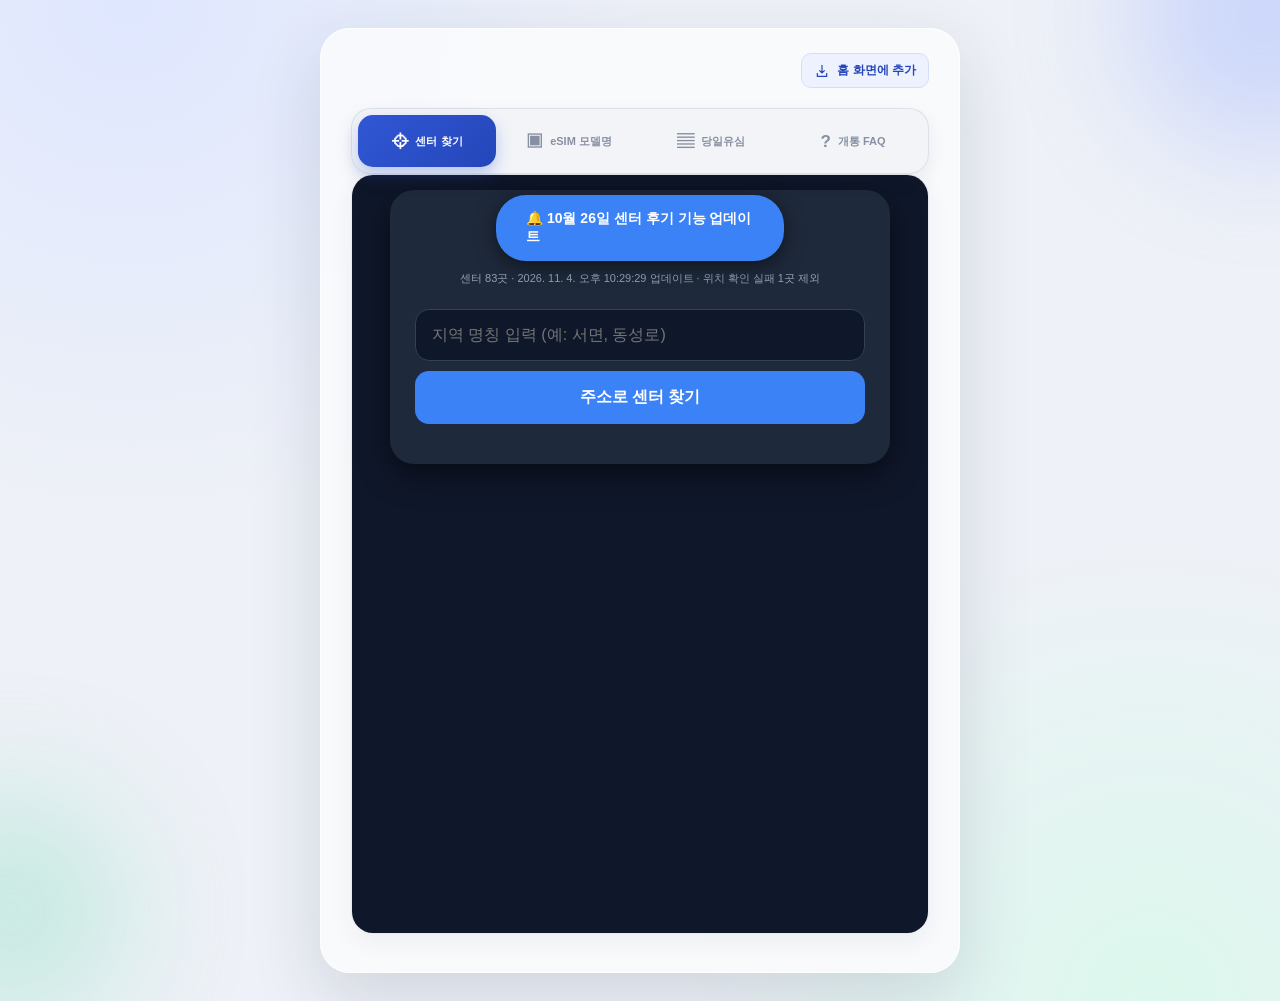
==== index.html @ 8be88015 "Add home-screen install button, device guides and app icons" ====
<!doctype html>
<html lang="ko">
<head>
  <script>
    // Retire the GitHub Pages UI, including saved home-screen tool links.
    if (location.hostname === "prepaid1215.github.io") {
      document.documentElement.style.display = "none";
      location.replace("/bp-finder/moved.html");
    }
  </script>
  <meta charset="utf-8">
  <meta name="viewport" content="width=device-width,initial-scale=1,viewport-fit=cover">
  <meta name="theme-color" content="#3157d5">
  <meta name="robots" content="noindex,nofollow,noarchive,nosnippet,noimageindex">
  <meta name="googlebot" content="noindex,nofollow,noarchive,nosnippet,noimageindex">
  <meta name="referrer" content="strict-origin-when-cross-origin">
  <link rel="manifest" href="/manifest.webmanifest">
  <link rel="apple-touch-icon" href="/assets/icon-180.png">
  <meta name="apple-mobile-web-app-capable" content="yes">
  <meta name="apple-mobile-web-app-title" content="BP파인더">
  <link rel="stylesheet" href="/assets/install.css">
  <script src="/assets/install.js" defer></script>
  <title>BP FINDER+ | 앤텔레콤 모바일 업무 도구</title>
  <style>
    :root{--ink:#111827;--muted:#697386;--line:#e7eaf0;--blue:#3157d5;--blue2:#2446b9;--soft:#eef2ff}
    *{box-sizing:border-box}
    html{background:#eef1f7}
    body{margin:0;color:var(--ink);font-family:"Pretendard",-apple-system,BlinkMacSystemFont,"Segoe UI",sans-serif}
    button{font:inherit;cursor:pointer;-webkit-tap-highlight-color:transparent}
    .site-bg{min-height:100dvh;position:relative;overflow:hidden;background:radial-gradient(circle at 10% 0%,#dfe7ff 0,transparent 34%),radial-gradient(circle at 90% 100%,#dcf8ed 0,transparent 30%),#eef1f7}
    .ambient{position:fixed;border-radius:999px;filter:blur(60px);opacity:.46;pointer-events:none}
    .one{width:270px;height:270px;background:#a5b9ff;top:-120px;right:-120px}
    .two{width:240px;height:240px;background:#9ce3cb;bottom:-130px;left:-110px}
    .app{width:100%;min-height:100dvh;position:relative;z-index:1;background:rgba(249,250,252,.95);padding:18px 18px calc(92px + env(safe-area-inset-bottom))}
    .nav{position:fixed;z-index:20;left:50%;bottom:max(12px,env(safe-area-inset-bottom));transform:translateX(-50%);width:calc(100% - 24px);max-width:616px;display:grid;grid-template-columns:repeat(4,1fr);gap:4px;padding:6px;border:1px solid rgba(214,219,230,.8);border-radius:20px;background:rgba(255,255,255,.92);box-shadow:0 16px 42px rgba(22,32,59,.2);backdrop-filter:blur(20px)}
    .nav.modal-hidden{display:none!important;visibility:hidden!important;pointer-events:none!important}
    .pull-refresh{position:fixed;z-index:60;top:max(10px,env(safe-area-inset-top));left:50%;transform:translate(-50%,-18px);opacity:0;pointer-events:none;padding:8px 14px;border-radius:999px;background:rgba(17,24,39,.9);color:#fff;font-size:12px;font-weight:800;box-shadow:0 8px 24px rgba(17,24,39,.25);transition:opacity .18s ease,transform .18s ease}
    .pull-refresh.show{opacity:1;transform:translate(-50%,0)}
    .pull-refresh.ready{background:#2563eb}
    .nav button{min-height:57px;border:0;border-radius:15px;background:transparent;color:#8790a2;display:flex;flex-direction:column;align-items:center;justify-content:center;gap:4px;font-size:10px;font-weight:750}
    .nav button i{font-style:normal;font-size:20px;line-height:1}
    .nav button.active{background:linear-gradient(135deg,var(--blue),var(--blue2));color:#fff;box-shadow:0 7px 16px rgba(49,87,213,.3)}
    .frame{height:100dvh;min-height:520px;margin:-18px -18px 0;overflow:hidden;border:0;background:#fff}
    iframe{display:block;width:100%;height:100%;border:0;background:#fff}
    .loading{position:absolute;inset:0;display:grid;place-items:center;color:var(--muted);font-size:12px;pointer-events:none}
    @media(min-width:680px){
      .site-bg{padding:28px 0}.app{width:640px;min-height:calc(100dvh - 56px);margin:0 auto;padding:24px 30px 38px;border:1px solid rgba(255,255,255,.8);border-radius:30px;box-shadow:0 24px 70px rgba(34,44,74,.15)}
      .nav{position:sticky;top:14px;bottom:auto;transform:none;width:100%;max-width:none;margin-top:20px;background:rgba(241,243,247,.92);box-shadow:0 7px 20px rgba(22,32,59,.07)}
      .nav button{min-height:52px;flex-direction:row;font-size:11px;gap:7px}.nav button i{font-size:17px}
      .frame{height:760px;min-height:640px;margin:20px 0 0;border:1px solid var(--line);border-radius:22px;box-shadow:0 8px 24px rgba(33,43,74,.06)}
    }
    @media(max-width:370px){.app{padding-left:13px;padding-right:13px}.frame{margin-left:-13px;margin-right:-13px}}
    @media(prefers-reduced-motion:reduce){*{scroll-behavior:auto!important;transition-duration:.01ms!important}}
  </style>
</head>
<body>
  <div class="pull-refresh" id="pullRefresh" role="status" aria-live="polite">↓ 당겨서 새로고침</div>
  <main class="site-bg">
    <div class="ambient one"></div><div class="ambient two"></div>
    <section class="app">
      <div class="install-row" id="installRow" hidden>
        <button class="install-button" id="installButton" type="button" aria-haspopup="dialog" aria-controls="installDialog">
          <svg viewBox="0 0 24 24" fill="none" stroke="currentColor" stroke-width="1.8" aria-hidden="true"><path d="M12 3v12m-4-4 4 4 4-4M5 15v5h14v-5"/></svg>
          홈 화면에 추가
        </button>
      </div>
      <nav class="nav" aria-label="업무 도구 선택">
        <button type="button" data-tool="center"><i aria-hidden="true">⌖</i>센터 찾기</button>
        <button type="button" data-tool="esim"><i aria-hidden="true">▣</i>eSIM 모델명</button>
        <button type="button" data-tool="delivery"><i aria-hidden="true">▤</i>당일유심</button>
        <button type="button" data-tool="faq"><i aria-hidden="true">?</i>개통 FAQ</button>
      </nav>
      <div class="frame"><iframe id="toolFrame" title="BP FINDER 센터 찾기" allow="geolocation; clipboard-read; clipboard-write"></iframe></div>
    </section>
  </main>
  <dialog class="install-dialog" id="installDialog" aria-labelledby="installTitle" aria-describedby="installIntro">
    <h2 id="installTitle">홈 화면에 BP파인더 추가</h2>
    <p id="installIntro"></p>
    <ol id="installSteps"></ol>
    <p class="install-url">https://bp-finder.vercel.app/</p>
    <p>카카오톡 등 앱 안에서 열었다면 Safari나 Chrome으로 다시 열어 주세요.</p>
    <button class="install-close" id="installClose" type="button" autofocus>확인</button>
  </dialog>
  <script>
    const VERSION="20261102-feedback-list-first";
    const TOOLS={
      center:{title:"가까운 센터 찾기",eyebrow:"BP FINDER",description:"지역을 입력하면 가까운 공식 센터를 거리순으로 보여드려요.",src:"./tools/center/index.html"},
      esim:{title:"eSIM 모델명 만들기",eyebrow:"DEVICE TOOL",description:"기종과 용량을 선택해 앤텔레콤 입력용 모델명을 완성하세요.",src:"./tools/esim/index.html"},
      delivery:{title:"당일유심 배송조회",eyebrow:"USIM DELIVERY",description:"주소와 접수 시간을 기준으로 당일 배송 가능 여부를 확인하세요.",src:"./tools/delivery/index.html"},
      faq:{title:"개통업무 FAQ 검색",eyebrow:"OPENING FAQ",description:"개통 실무 질문과 답변을 검색하거나 등록하세요.",src:"./tools/faq/index.html"}
    };
    const frame=document.getElementById("toolFrame");
    const nav=document.querySelector(".nav");
    const buttons=[...document.querySelectorAll("[data-tool]")];
    const pullRefresh=document.getElementById("pullRefresh");
    let modalObserver;
    let removePullHandlers=()=>{};
    let current="";
    function renderTool(name){
      if(!TOOLS[name])name="center";
      nav.classList.remove("modal-hidden");
      const tool=TOOLS[name];
      buttons.forEach(button=>{const active=button.dataset.tool===name;button.classList.toggle("active",active);if(active)button.setAttribute("aria-current","page");else button.removeAttribute("aria-current")});
      if(current!==name){frame.src=tool.src+"?v="+VERSION;frame.title=tool.title;current=name}
    }
    buttons.forEach(button=>button.addEventListener("click",()=>{location.hash=button.dataset.tool}));
    window.addEventListener("message",event=>{
      if(event.source!==frame.contentWindow||event.data?.type!=="bp-finder:modal")return;
      nav.classList.toggle("modal-hidden",Boolean(event.data.open));
    });
    function resetPullIndicator(){
      pullRefresh.classList.remove("show","ready");
      pullRefresh.textContent="↓ 당겨서 새로고침";
    }
    function refreshCurrentTool(){
      const name=current||"center";
      pullRefresh.classList.add("show","ready");
      pullRefresh.textContent="새로고침 중…";
      frame.src=TOOLS[name].src+"?v="+VERSION+"&refresh="+Date.now();
    }
    function bindPullRefresh(){
      removePullHandlers();
      const doc=frame.contentDocument;
      if(!doc)return;
      let startY=null;
      let startX=null;
      let ready=false;
      const modalOpen=()=>Boolean(
        doc.getElementById("faxModal")?.classList.contains("open") ||
        doc.getElementById("center-feedback-layer")?.classList.contains("open")
      );
      const editing=target=>Boolean(target?.closest?.("input, textarea, select, [contenteditable], [role=textbox], button")) ||
        Boolean(doc.activeElement?.matches?.("input, textarea, select, [contenteditable], [role=textbox]"));
      const atTop=()=>Math.max(doc.scrollingElement?.scrollTop||0,doc.documentElement?.scrollTop||0,doc.body?.scrollTop||0)<=0;
      const cancel=()=>{
        startY=null;
        startX=null;
        ready=false;
        resetPullIndicator();
      };
      const onStart=event=>{
        if(event.touches.length!==1||modalOpen()||editing(event.target)||!atTop()){cancel();return}
        startY=event.touches[0].clientY;
        startX=event.touches[0].clientX;
        ready=false;
      };
      const onMove=event=>{
        if(startY===null||!event.touches.length)return;
        if(modalOpen()||editing(event.target)||!atTop()){cancel();return}
        const distance=event.touches[0].clientY-startY;
        const horizontal=Math.abs(event.touches[0].clientX-startX);
        if(distance<=18||horizontal>distance){ready=false;resetPullIndicator();return}
        pullRefresh.classList.add("show");
        ready=distance>=160;
        pullRefresh.classList.toggle("ready",ready);
        pullRefresh.textContent=ready?"놓으면 새로고침":"↓ 더 당기면 새로고침";
      };
      const onEnd=()=>{
        const shouldRefresh=ready&&!modalOpen()&&atTop();
        cancel();
        if(shouldRefresh)refreshCurrentTool();
      };
      doc.addEventListener("touchstart",onStart,{passive:true});
      doc.addEventListener("touchmove",onMove,{passive:true});
      doc.addEventListener("touchend",onEnd,{passive:true});
      doc.addEventListener("touchcancel",cancel,{passive:true});
      removePullHandlers=()=>{
        doc.removeEventListener("touchstart",onStart);
        doc.removeEventListener("touchmove",onMove);
        doc.removeEventListener("touchend",onEnd);
        doc.removeEventListener("touchcancel",cancel);
      };
    }
    frame.addEventListener("load",()=>{
      modalObserver?.disconnect();
      nav.classList.remove("modal-hidden");
      resetPullIndicator();
      bindPullRefresh();
      try{
        const modal=frame.contentDocument?.getElementById("faxModal");
        if(!modal)return;
        const syncModal=()=>nav.classList.toggle("modal-hidden",modal.classList.contains("open"));
        modalObserver=new MutationObserver(syncModal);
        modalObserver.observe(modal,{attributes:true,attributeFilter:["class"]});
        syncModal();
      }catch(error){}
    });
    window.addEventListener("hashchange",()=>renderTool(location.hash.slice(1)));
    // 처음 열 때는 주소의 #해시와 관계없이 항상 센터 찾기로 시작
    if(location.hash)history.replaceState(null,"",location.pathname+location.search);
    renderTool("center");
  </script>
</body>
</html>
---- assets/install.css ----
.install-row{display:flex;justify-content:flex-end;margin:0 0 12px;min-height:34px}
.install-row[hidden]{display:none}
.install-button{display:inline-flex;align-items:center;gap:7px;border:1px solid #d5def8;border-radius:10px;padding:8px 12px;background:#eef2ff;color:#2446b9;font-size:12px;font-weight:750}
.install-button svg{width:16px;height:16px;flex:none}
.install-row:not([hidden])~.frame{margin-top:0;height:calc(100dvh - 64px)}
.install-dialog{width:calc(100% - 32px);max-width:400px;max-height:85dvh;overflow:auto;padding:26px;border:0;border-radius:22px;color:#17213a;box-shadow:0 24px 80px #14255240}
.install-dialog::backdrop{background:#11182780}
.install-dialog h2{font-size:21px;margin:0 0 12px;line-height:1.5}
.install-dialog p,.install-dialog ol{font-size:14px;line-height:1.8;color:#58637a}
.install-dialog ol{padding-left:22px}
.install-dialog li{padding:4px 0}
.install-dialog .install-url{padding:10px;background:#f2f5fc;border-radius:9px;overflow-wrap:anywhere;font-size:12px;color:#3157d5}
.install-close{width:100%;margin-top:12px;border:0;border-radius:11px;padding:12px;background:#3157d5;color:white;font-weight:750}
.install-button:focus-visible,.install-close:focus-visible{outline:3px solid #17213a;outline-offset:3px}
@media(min-width:680px){.install-row:not([hidden])~.frame{height:760px}}
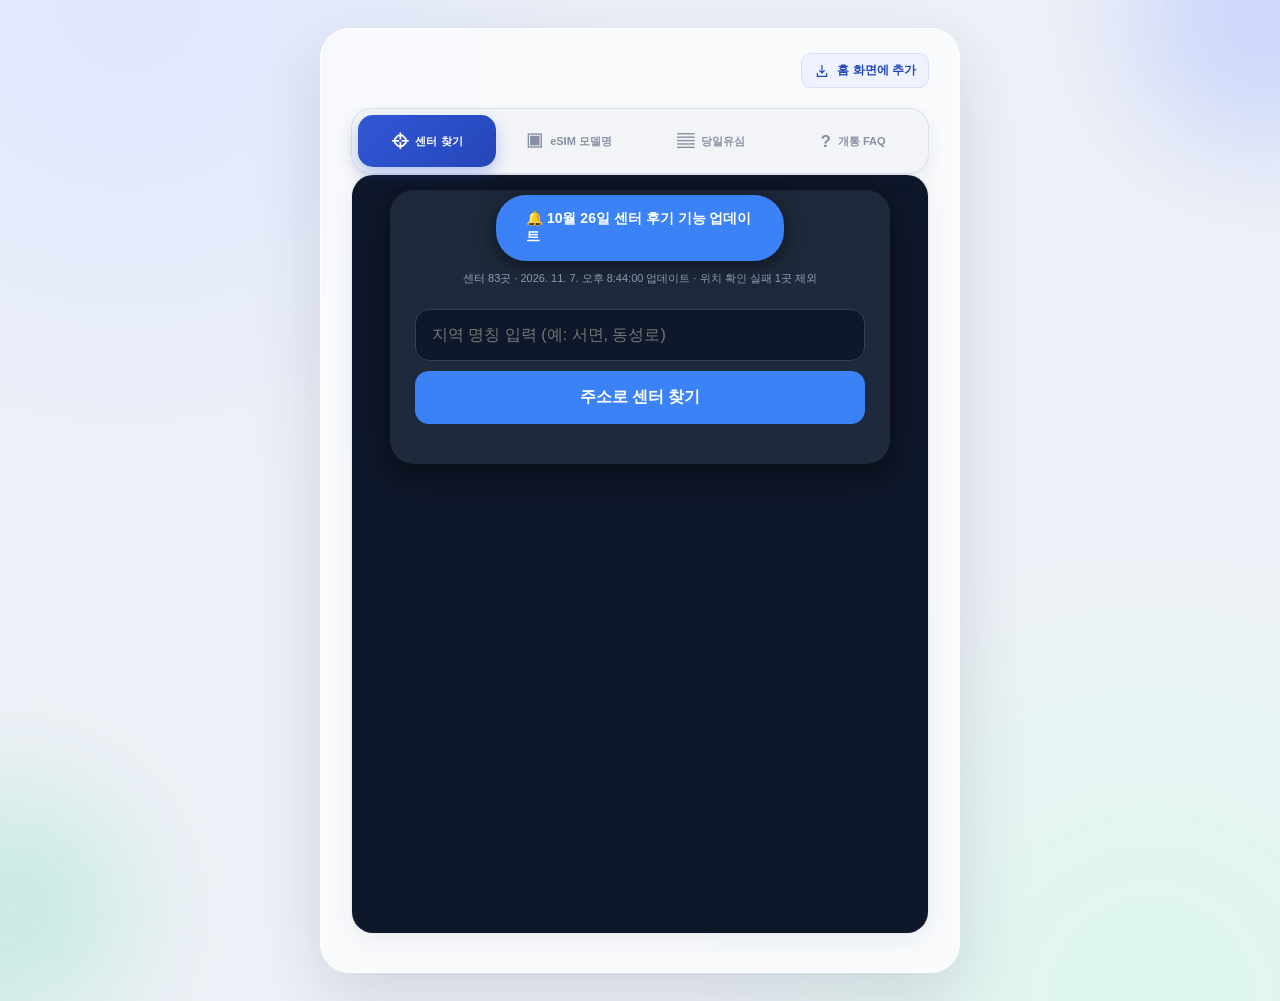
==== commit f7a7a28a: "fix: prevent accidental iframe refresh and restore active BP Finder tool" ====
--- a/index.html
+++ b/index.html
@@ -24,8 +24,8 @@
   <style>
     :root{--ink:#111827;--muted:#697386;--line:#e7eaf0;--blue:#3157d5;--blue2:#2446b9;--soft:#eef2ff}
     *{box-sizing:border-box}
-    html{background:#eef1f7}
-    body{margin:0;color:var(--ink);font-family:"Pretendard",-apple-system,BlinkMacSystemFont,"Segoe UI",sans-serif}
+    html{background:#eef1f7;overscroll-behavior-y:none}
+    body{overscroll-behavior-y:none;margin:0;color:var(--ink);font-family:"Pretendard",-apple-system,BlinkMacSystemFont,"Segoe UI",sans-serif}
     button{font:inherit;cursor:pointer;-webkit-tap-highlight-color:transparent}
     .site-bg{min-height:100dvh;position:relative;overflow:hidden;background:radial-gradient(circle at 10% 0%,#dfe7ff 0,transparent 34%),radial-gradient(circle at 90% 100%,#dcf8ed 0,transparent 30%),#eef1f7}
     .ambient{position:fixed;border-radius:999px;filter:blur(60px);opacity:.46;pointer-events:none}
@@ -34,9 +34,7 @@
     .app{width:100%;min-height:100dvh;position:relative;z-index:1;background:rgba(249,250,252,.95);padding:18px 18px calc(92px + env(safe-area-inset-bottom))}
     .nav{position:fixed;z-index:20;left:50%;bottom:max(12px,env(safe-area-inset-bottom));transform:translateX(-50%);width:calc(100% - 24px);max-width:616px;display:grid;grid-template-columns:repeat(4,1fr);gap:4px;padding:6px;border:1px solid rgba(214,219,230,.8);border-radius:20px;background:rgba(255,255,255,.92);box-shadow:0 16px 42px rgba(22,32,59,.2);backdrop-filter:blur(20px)}
     .nav.modal-hidden{display:none!important;visibility:hidden!important;pointer-events:none!important}
-    .pull-refresh{position:fixed;z-index:60;top:max(10px,env(safe-area-inset-top));left:50%;transform:translate(-50%,-18px);opacity:0;pointer-events:none;padding:8px 14px;border-radius:999px;background:rgba(17,24,39,.9);color:#fff;font-size:12px;font-weight:800;box-shadow:0 8px 24px rgba(17,24,39,.25);transition:opacity .18s ease,transform .18s ease}
-    .pull-refresh.show{opacity:1;transform:translate(-50%,0)}
-    .pull-refresh.ready{background:#2563eb}
+
     .nav button{min-height:57px;border:0;border-radius:15px;background:transparent;color:#8790a2;display:flex;flex-direction:column;align-items:center;justify-content:center;gap:4px;font-size:10px;font-weight:750}
     .nav button i{font-style:normal;font-size:20px;line-height:1}
     .nav button.active{background:linear-gradient(135deg,var(--blue),var(--blue2));color:#fff;box-shadow:0 7px 16px rgba(49,87,213,.3)}
@@ -54,7 +52,6 @@
   </style>
 </head>
 <body>
-  <div class="pull-refresh" id="pullRefresh" role="status" aria-live="polite">↓ 당겨서 새로고침</div>
   <main class="site-bg">
     <div class="ambient one"></div><div class="ambient two"></div>
     <section class="app">
@@ -82,7 +79,9 @@
     <button class="install-close" id="installClose" type="button" autofocus>확인</button>
   </dialog>
   <script>
-    const VERSION="20261102-feedback-list-first";
+    // The app previously reloaded the iframe on a downward swipe. That could
+    // discard a partly completed form, especially on mobile keyboards.
+    const VERSION="20261108-draft-recovery";
     const TOOLS={
       center:{title:"가까운 센터 찾기",eyebrow:"BP FINDER",description:"지역을 입력하면 가까운 공식 센터를 거리순으로 보여드려요.",src:"./tools/center/index.html"},
       esim:{title:"eSIM 모델명 만들기",eyebrow:"DEVICE TOOL",description:"기종과 용량을 선택해 앤텔레콤 입력용 모델명을 완성하세요.",src:"./tools/esim/index.html"},
@@ -92,103 +91,55 @@
     const frame=document.getElementById("toolFrame");
     const nav=document.querySelector(".nav");
     const buttons=[...document.querySelectorAll("[data-tool]")];
-    const pullRefresh=document.getElementById("pullRefresh");
-    let modalObserver;
-    let removePullHandlers=()=>{};
+    let modalObserver=null;
     let current="";
+    function readLastTool(){
+      try{return sessionStorage.getItem("bp-finder:last-tool")||""}catch(error){return ""}
+    }
+    function rememberTool(name){
+      try{sessionStorage.setItem("bp-finder:last-tool",name)}catch(error){}
+    }
     function renderTool(name){
       if(!TOOLS[name])name="center";
-      nav.classList.remove("modal-hidden");
       const tool=TOOLS[name];
-      buttons.forEach(button=>{const active=button.dataset.tool===name;button.classList.toggle("active",active);if(active)button.setAttribute("aria-current","page");else button.removeAttribute("aria-current")});
-      if(current!==name){frame.src=tool.src+"?v="+VERSION;frame.title=tool.title;current=name}
+      buttons.forEach(button=>{
+        const active=button.dataset.tool===name;
+        button.classList.toggle("active",active);
+        if(active)button.setAttribute("aria-current","page");
+        else button.removeAttribute("aria-current");
+      });
+      if(current!==name){
+        frame.src=tool.src+"?v="+VERSION;
+        frame.title=tool.title;
+        current=name;
+      }
+      rememberTool(name);
     }
-    buttons.forEach(button=>button.addEventListener("click",()=>{location.hash=button.dataset.tool}));
+    buttons.forEach(button=>button.addEventListener("click",()=>{
+      if(location.hash.slice(1)===button.dataset.tool) return;
+      location.hash=button.dataset.tool;
+    }));
     window.addEventListener("message",event=>{
       if(event.source!==frame.contentWindow||event.data?.type!=="bp-finder:modal")return;
       nav.classList.toggle("modal-hidden",Boolean(event.data.open));
     });
-    function resetPullIndicator(){
-      pullRefresh.classList.remove("show","ready");
-      pullRefresh.textContent="↓ 당겨서 새로고침";
-    }
-    function refreshCurrentTool(){
-      const name=current||"center";
-      pullRefresh.classList.add("show","ready");
-      pullRefresh.textContent="새로고침 중…";
-      frame.src=TOOLS[name].src+"?v="+VERSION+"&refresh="+Date.now();
-    }
-    function bindPullRefresh(){
-      removePullHandlers();
-      const doc=frame.contentDocument;
-      if(!doc)return;
-      let startY=null;
-      let startX=null;
-      let ready=false;
-      const modalOpen=()=>Boolean(
-        doc.getElementById("faxModal")?.classList.contains("open") ||
-        doc.getElementById("center-feedback-layer")?.classList.contains("open")
-      );
-      const editing=target=>Boolean(target?.closest?.("input, textarea, select, [contenteditable], [role=textbox], button")) ||
-        Boolean(doc.activeElement?.matches?.("input, textarea, select, [contenteditable], [role=textbox]"));
-      const atTop=()=>Math.max(doc.scrollingElement?.scrollTop||0,doc.documentElement?.scrollTop||0,doc.body?.scrollTop||0)<=0;
-      const cancel=()=>{
-        startY=null;
-        startX=null;
-        ready=false;
-        resetPullIndicator();
-      };
-      const onStart=event=>{
-        if(event.touches.length!==1||modalOpen()||editing(event.target)||!atTop()){cancel();return}
-        startY=event.touches[0].clientY;
-        startX=event.touches[0].clientX;
-        ready=false;
-      };
-      const onMove=event=>{
-        if(startY===null||!event.touches.length)return;
-        if(modalOpen()||editing(event.target)||!atTop()){cancel();return}
-        const distance=event.touches[0].clientY-startY;
-        const horizontal=Math.abs(event.touches[0].clientX-startX);
-        if(distance<=18||horizontal>distance){ready=false;resetPullIndicator();return}
-        pullRefresh.classList.add("show");
-        ready=distance>=160;
-        pullRefresh.classList.toggle("ready",ready);
-        pullRefresh.textContent=ready?"놓으면 새로고침":"↓ 더 당기면 새로고침";
-      };
-      const onEnd=()=>{
-        const shouldRefresh=ready&&!modalOpen()&&atTop();
-        cancel();
-        if(shouldRefresh)refreshCurrentTool();
-      };
-      doc.addEventListener("touchstart",onStart,{passive:true});
-      doc.addEventListener("touchmove",onMove,{passive:true});
-      doc.addEventListener("touchend",onEnd,{passive:true});
-      doc.addEventListener("touchcancel",cancel,{passive:true});
-      removePullHandlers=()=>{
-        doc.removeEventListener("touchstart",onStart);
-        doc.removeEventListener("touchmove",onMove);
-        doc.removeEventListener("touchend",onEnd);
-        doc.removeEventListener("touchcancel",cancel);
-      };
-    }
     frame.addEventListener("load",()=>{
       modalObserver?.disconnect();
-      nav.classList.remove("modal-hidden");
-      resetPullIndicator();
-      bindPullRefresh();
-      try{
-        const modal=frame.contentDocument?.getElementById("faxModal");
-        if(!modal)return;
-        const syncModal=()=>nav.classList.toggle("modal-hidden",modal.classList.contains("open"));
+      const doc=frame.contentDocument;
+      const modals=["faxModal","center-feedback-layer","modalOverlay"]
+        .map(id=>doc?.getElementById(id)).filter(Boolean);
+      const syncModal=()=>nav.classList.toggle(
+        "modal-hidden",modals.some(modal=>modal.classList.contains("open"))
+      );
+      if(modals.length){
         modalObserver=new MutationObserver(syncModal);
-        modalObserver.observe(modal,{attributes:true,attributeFilter:["class"]});
-        syncModal();
-      }catch(error){}
+        modals.forEach(modal=>modalObserver.observe(modal,{attributes:true,attributeFilter:["class"]}));
+      }
+      syncModal();
     });
     window.addEventListener("hashchange",()=>renderTool(location.hash.slice(1)));
-    // 처음 열 때는 주소의 #해시와 관계없이 항상 센터 찾기로 시작
-    if(location.hash)history.replaceState(null,"",location.pathname+location.search);
-    renderTool("center");
+    // Keep the selected tool when the browser restarts or reloads the app.
+    renderTool(location.hash.slice(1)||readLastTool()||"center");
   </script>
 </body>
 </html>
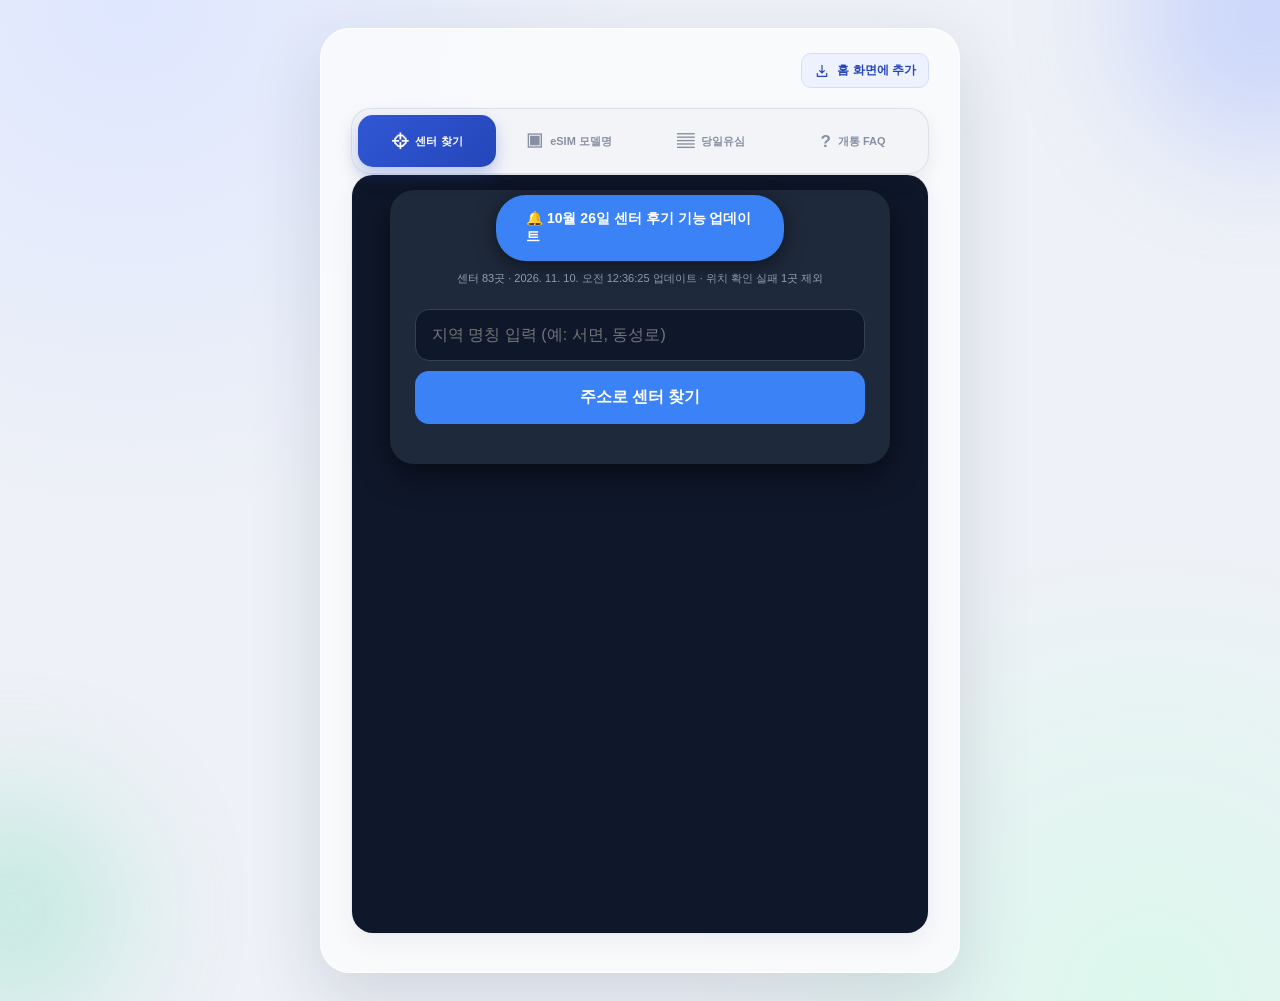
==== commit 77e6d10a: "fix: launch BP Finder on center and restore guarded pull-to-refresh" ====
--- a/index.html
+++ b/index.html
@@ -34,6 +34,9 @@
     .app{width:100%;min-height:100dvh;position:relative;z-index:1;background:rgba(249,250,252,.95);padding:18px 18px calc(92px + env(safe-area-inset-bottom))}
     .nav{position:fixed;z-index:20;left:50%;bottom:max(12px,env(safe-area-inset-bottom));transform:translateX(-50%);width:calc(100% - 24px);max-width:616px;display:grid;grid-template-columns:repeat(4,1fr);gap:4px;padding:6px;border:1px solid rgba(214,219,230,.8);border-radius:20px;background:rgba(255,255,255,.92);box-shadow:0 16px 42px rgba(22,32,59,.2);backdrop-filter:blur(20px)}
     .nav.modal-hidden{display:none!important;visibility:hidden!important;pointer-events:none!important}
+    .pull-refresh{position:fixed;z-index:60;top:max(10px,env(safe-area-inset-top));left:50%;transform:translate(-50%,-18px);opacity:0;pointer-events:none;padding:8px 14px;border-radius:999px;background:rgba(17,24,39,.9);color:#fff;font-size:12px;font-weight:800;box-shadow:0 8px 24px rgba(17,24,39,.25);transition:opacity .18s ease,transform .18s ease}
+    .pull-refresh.show{opacity:1;transform:translate(-50%,0)}
+    .pull-refresh.ready{background:#2563eb}
 
     .nav button{min-height:57px;border:0;border-radius:15px;background:transparent;color:#8790a2;display:flex;flex-direction:column;align-items:center;justify-content:center;gap:4px;font-size:10px;font-weight:750}
     .nav button i{font-style:normal;font-size:20px;line-height:1}
@@ -52,6 +55,7 @@
   </style>
 </head>
 <body>
+  <div class="pull-refresh" id="pullRefresh" role="status" aria-live="polite">↓ 당겨서 새로고침</div>
   <main class="site-bg">
     <div class="ambient one"></div><div class="ambient two"></div>
     <section class="app">
@@ -79,9 +83,9 @@
     <button class="install-close" id="installClose" type="button" autofocus>확인</button>
   </dialog>
   <script>
-    // The app previously reloaded the iframe on a downward swipe. That could
-    // discard a partly completed form, especially on mobile keyboards.
-    const VERSION="20261108-draft-recovery";
+    // Restore deliberate pull-to-refresh, but never reload while editing or a modal is open.
+    // Normal launches always start on Center Finder.
+    const VERSION="20261110-safe-refresh-center-default";
     const TOOLS={
       center:{title:"가까운 센터 찾기",eyebrow:"BP FINDER",description:"지역을 입력하면 가까운 공식 센터를 거리순으로 보여드려요.",src:"./tools/center/index.html"},
       esim:{title:"eSIM 모델명 만들기",eyebrow:"DEVICE TOOL",description:"기종과 용량을 선택해 앤텔레콤 입력용 모델명을 완성하세요.",src:"./tools/esim/index.html"},
@@ -91,14 +95,10 @@
     const frame=document.getElementById("toolFrame");
     const nav=document.querySelector(".nav");
     const buttons=[...document.querySelectorAll("[data-tool]")];
+    const pullRefresh=document.getElementById("pullRefresh");
     let modalObserver=null;
+    let removePullHandlers=()=>{};
     let current="";
-    function readLastTool(){
-      try{return sessionStorage.getItem("bp-finder:last-tool")||""}catch(error){return ""}
-    }
-    function rememberTool(name){
-      try{sessionStorage.setItem("bp-finder:last-tool",name)}catch(error){}
-    }
     function renderTool(name){
       if(!TOOLS[name])name="center";
       const tool=TOOLS[name];
@@ -113,7 +113,6 @@
         frame.title=tool.title;
         current=name;
       }
-      rememberTool(name);
     }
     buttons.forEach(button=>button.addEventListener("click",()=>{
       if(location.hash.slice(1)===button.dataset.tool) return;
@@ -123,8 +122,83 @@
       if(event.source!==frame.contentWindow||event.data?.type!=="bp-finder:modal")return;
       nav.classList.toggle("modal-hidden",Boolean(event.data.open));
     });
+    function resetPullIndicator(){
+      pullRefresh.classList.remove("show","ready");
+      pullRefresh.textContent="↓ 당겨서 새로고침";
+    }
+    function refreshCurrentTool(){
+      if(!TOOLS[current])return;
+      pullRefresh.classList.add("show","ready");
+      pullRefresh.textContent="새로고침 중…";
+      frame.src=TOOLS[current].src+"?v="+VERSION+"&refresh="+Date.now();
+    }
+    function bindSafePullRefresh(){
+      removePullHandlers();
+      const doc=frame.contentDocument;
+      if(!doc)return;
+      let startY=null;
+      let startX=null;
+      let ready=false;
+      const modalOpen=()=>Boolean(
+        doc.getElementById("faxModal")?.classList.contains("open") ||
+        doc.getElementById("center-feedback-layer")?.classList.contains("open") ||
+        doc.getElementById("modalOverlay")?.classList.contains("open") ||
+        doc.getElementById("message-modal")?.classList.contains("open") ||
+        doc.querySelector(".modal-overlay.open, [role=dialog][open], dialog[open]")
+      );
+      const editing=target=>Boolean(target?.closest?.(
+        "input, textarea, select, button, label, [contenteditable], [role=textbox]"
+      ))||Boolean(doc.activeElement?.matches?.(
+        "input, textarea, select, [contenteditable], [role=textbox]"
+      ));
+      const atTop=()=>Math.max(
+        doc.scrollingElement?.scrollTop||0,
+        doc.documentElement?.scrollTop||0,
+        doc.body?.scrollTop||0
+      )<=0;
+      const cancel=()=>{
+        startY=null;startX=null;ready=false;
+        resetPullIndicator();
+      };
+      const onStart=event=>{
+        if(event.touches.length!==1||modalOpen()||editing(event.target)||!atTop()){
+          cancel();return;
+        }
+        startY=event.touches[0].clientY;
+        startX=event.touches[0].clientX;
+        ready=false;
+      };
+      const onMove=event=>{
+        if(startY===null||!event.touches.length)return;
+        if(modalOpen()||editing(event.target)||!atTop()){cancel();return}
+        const distance=event.touches[0].clientY-startY;
+        const horizontal=Math.abs(event.touches[0].clientX-startX);
+        if(distance<=24||horizontal>distance){ready=false;resetPullIndicator();return}
+        pullRefresh.classList.add("show");
+        ready=distance>=200;
+        pullRefresh.classList.toggle("ready",ready);
+        pullRefresh.textContent=ready?"놓으면 새로고침":"↓ 더 당기면 새로고침";
+      };
+      const onEnd=()=>{
+        const shouldRefresh=ready&&!modalOpen()&&!editing(doc.activeElement)&&atTop();
+        cancel();
+        if(shouldRefresh)refreshCurrentTool();
+      };
+      doc.addEventListener("touchstart",onStart,{passive:true});
+      doc.addEventListener("touchmove",onMove,{passive:true});
+      doc.addEventListener("touchend",onEnd,{passive:true});
+      doc.addEventListener("touchcancel",cancel,{passive:true});
+      removePullHandlers=()=>{
+        doc.removeEventListener("touchstart",onStart);
+        doc.removeEventListener("touchmove",onMove);
+        doc.removeEventListener("touchend",onEnd);
+        doc.removeEventListener("touchcancel",cancel);
+      };
+    }
     frame.addEventListener("load",()=>{
       modalObserver?.disconnect();
+      resetPullIndicator();
+      bindSafePullRefresh();
       const doc=frame.contentDocument;
       const modals=["faxModal","center-feedback-layer","modalOverlay"]
         .map(id=>doc?.getElementById(id)).filter(Boolean);
@@ -138,8 +212,10 @@
       syncModal();
     });
     window.addEventListener("hashchange",()=>renderTool(location.hash.slice(1)));
-    // Keep the selected tool when the browser restarts or reloads the app.
-    renderTool(location.hash.slice(1)||readLastTool()||"center");
+    // A fresh app launch always begins with Center Finder, not the last-used tool.
+    // FAQ drafts are retained by the FAQ page and can be recovered by reopening FAQ.
+    if(location.hash)history.replaceState(null,"",location.pathname+location.search);
+    renderTool("center");
   </script>
 </body>
 </html>
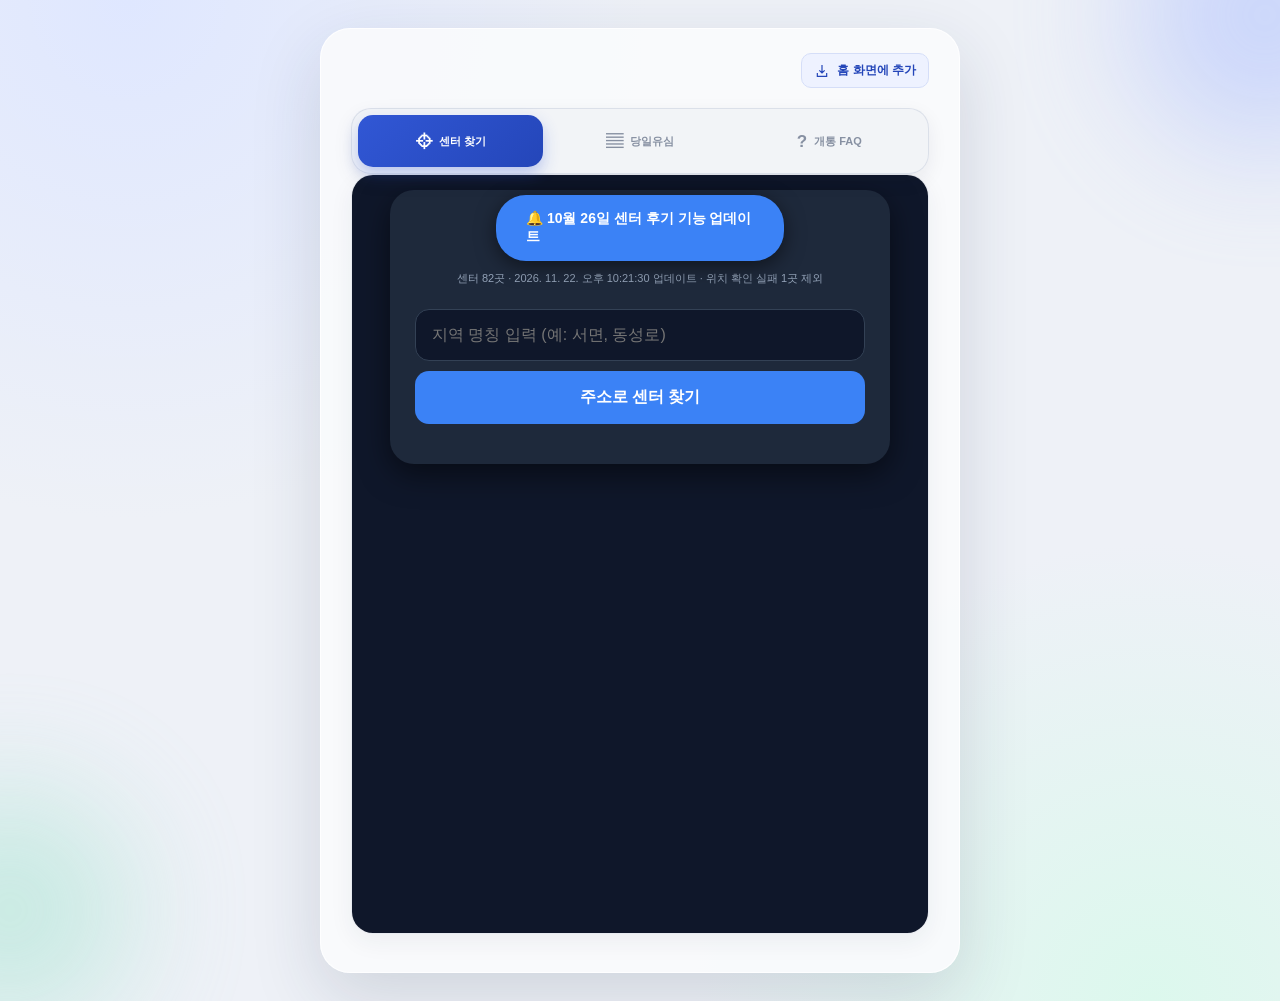
==== commit ecf7ab62: "Remove the eSIM model-name tool" ====
--- a/index.html
+++ b/index.html
@@ -32,7 +32,7 @@
     .one{width:270px;height:270px;background:#a5b9ff;top:-120px;right:-120px}
     .two{width:240px;height:240px;background:#9ce3cb;bottom:-130px;left:-110px}
     .app{width:100%;min-height:100dvh;position:relative;z-index:1;background:rgba(249,250,252,.95);padding:18px 18px calc(92px + env(safe-area-inset-bottom))}
-    .nav{position:fixed;z-index:20;left:50%;bottom:max(12px,env(safe-area-inset-bottom));transform:translateX(-50%);width:calc(100% - 24px);max-width:616px;display:grid;grid-template-columns:repeat(4,1fr);gap:4px;padding:6px;border:1px solid rgba(214,219,230,.8);border-radius:20px;background:rgba(255,255,255,.92);box-shadow:0 16px 42px rgba(22,32,59,.2);backdrop-filter:blur(20px)}
+    .nav{position:fixed;z-index:20;left:50%;bottom:max(12px,env(safe-area-inset-bottom));transform:translateX(-50%);width:calc(100% - 24px);max-width:616px;display:grid;grid-template-columns:repeat(3,1fr);gap:4px;padding:6px;border:1px solid rgba(214,219,230,.8);border-radius:20px;background:rgba(255,255,255,.92);box-shadow:0 16px 42px rgba(22,32,59,.2);backdrop-filter:blur(20px)}
     .nav.modal-hidden{display:none!important;visibility:hidden!important;pointer-events:none!important}
     .pull-refresh{position:fixed;z-index:60;top:max(10px,env(safe-area-inset-top));left:50%;transform:translate(-50%,-18px);opacity:0;pointer-events:none;padding:8px 14px;border-radius:999px;background:rgba(17,24,39,.9);color:#fff;font-size:12px;font-weight:800;box-shadow:0 8px 24px rgba(17,24,39,.25);transition:opacity .18s ease,transform .18s ease}
     .pull-refresh.show{opacity:1;transform:translate(-50%,0)}
@@ -67,7 +67,6 @@
       </div>
       <nav class="nav" aria-label="업무 도구 선택">
         <button type="button" data-tool="center"><i aria-hidden="true">⌖</i>센터 찾기</button>
-        <button type="button" data-tool="esim"><i aria-hidden="true">▣</i>eSIM 모델명</button>
         <button type="button" data-tool="delivery"><i aria-hidden="true">▤</i>당일유심</button>
         <button type="button" data-tool="faq"><i aria-hidden="true">?</i>개통 FAQ</button>
       </nav>
@@ -85,10 +84,9 @@
   <script>
     // Restore deliberate pull-to-refresh, but never reload while editing or a modal is open.
     // Normal launches always start on Center Finder.
-    const VERSION="20261110-safe-refresh-center-default";
+    const VERSION="20261123-01";
     const TOOLS={
       center:{title:"가까운 센터 찾기",eyebrow:"BP FINDER",description:"지역을 입력하면 가까운 공식 센터를 거리순으로 보여드려요.",src:"./tools/center/index.html"},
-      esim:{title:"eSIM 모델명 만들기",eyebrow:"DEVICE TOOL",description:"기종과 용량을 선택해 앤텔레콤 입력용 모델명을 완성하세요.",src:"./tools/esim/index.html"},
       delivery:{title:"당일유심 배송조회",eyebrow:"USIM DELIVERY",description:"주소와 접수 시간을 기준으로 당일 배송 가능 여부를 확인하세요.",src:"./tools/delivery/index.html"},
       faq:{title:"개통업무 FAQ 검색",eyebrow:"OPENING FAQ",description:"개통 실무 질문과 답변을 검색하거나 등록하세요.",src:"./tools/faq/index.html"}
     };
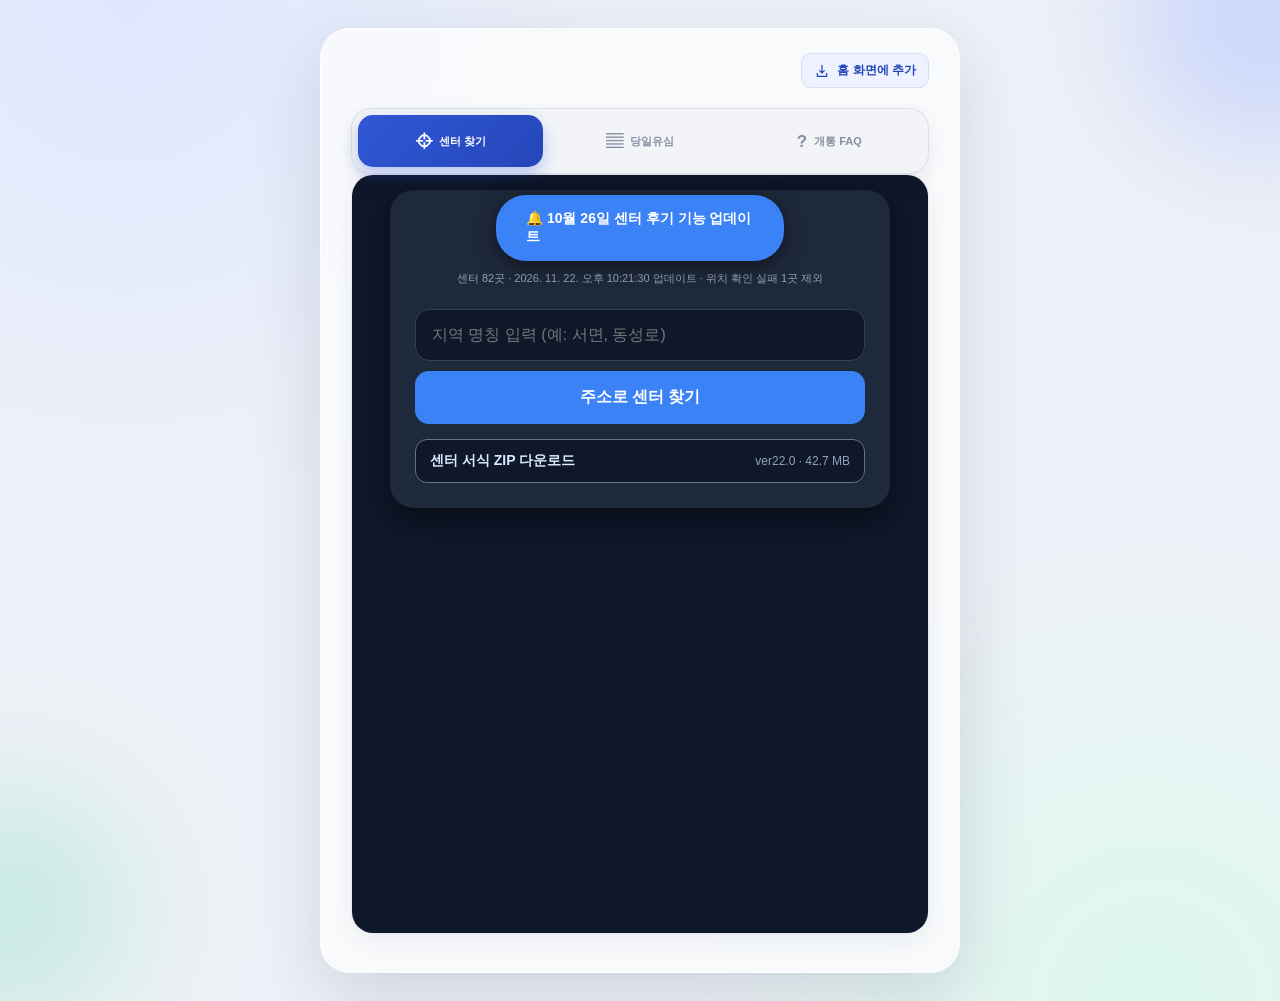
==== commit fd72921b: "Add the center forms ZIP download" ====
--- a/index.html
+++ b/index.html
@@ -84,7 +84,7 @@
   <script>
     // Restore deliberate pull-to-refresh, but never reload while editing or a modal is open.
     // Normal launches always start on Center Finder.
-    const VERSION="20261123-01";
+    const VERSION="20261123-02";
     const TOOLS={
       center:{title:"가까운 센터 찾기",eyebrow:"BP FINDER",description:"지역을 입력하면 가까운 공식 센터를 거리순으로 보여드려요.",src:"./tools/center/index.html"},
       delivery:{title:"당일유심 배송조회",eyebrow:"USIM DELIVERY",description:"주소와 접수 시간을 기준으로 당일 배송 가능 여부를 확인하세요.",src:"./tools/delivery/index.html"},
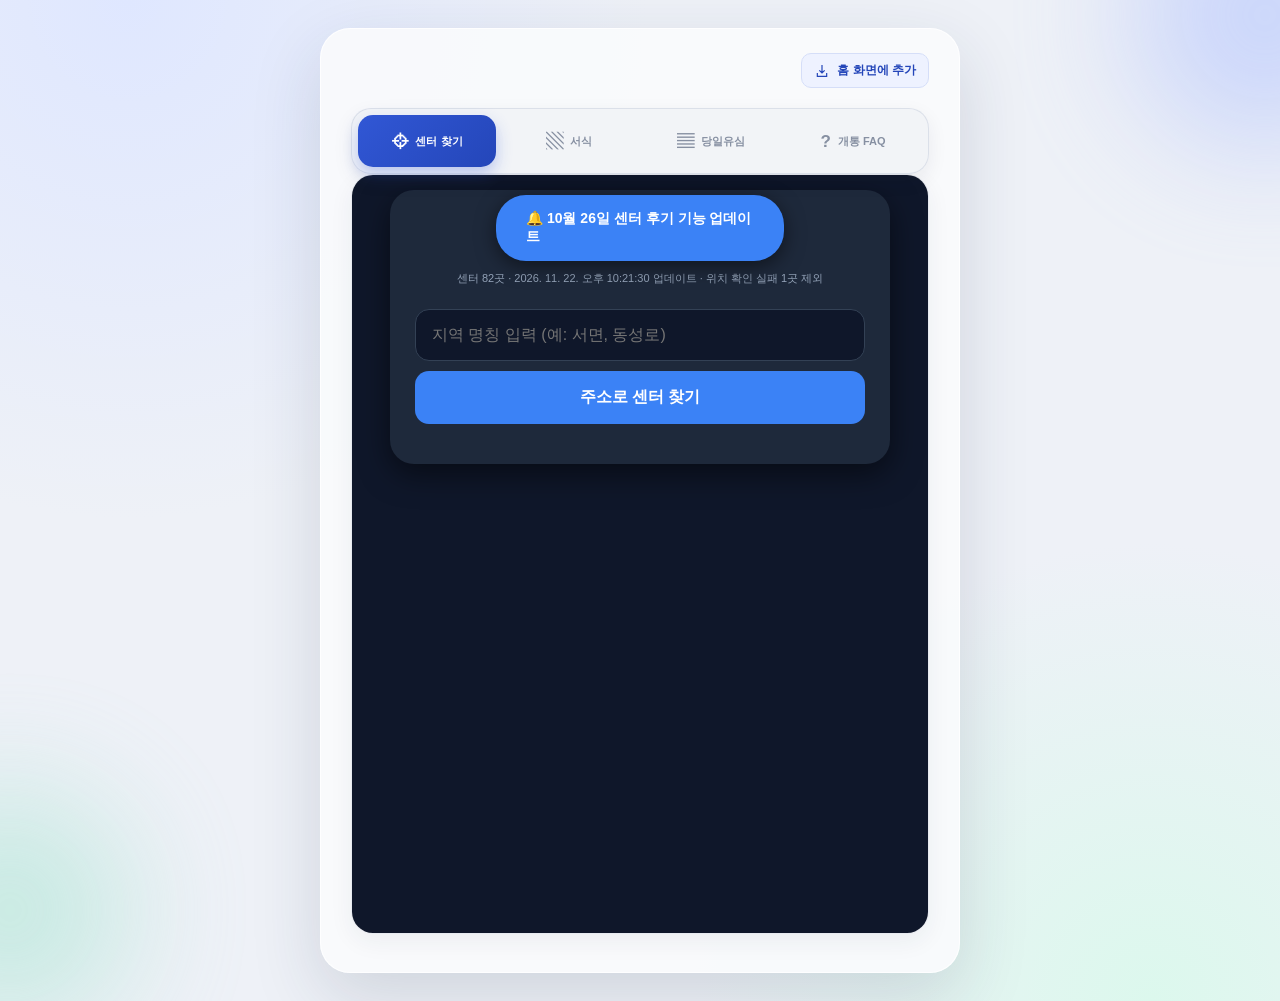
==== commit 89bb294d: "Add a searchable tab for individual center forms" ====
--- a/index.html
+++ b/index.html
@@ -32,7 +32,7 @@
     .one{width:270px;height:270px;background:#a5b9ff;top:-120px;right:-120px}
     .two{width:240px;height:240px;background:#9ce3cb;bottom:-130px;left:-110px}
     .app{width:100%;min-height:100dvh;position:relative;z-index:1;background:rgba(249,250,252,.95);padding:18px 18px calc(92px + env(safe-area-inset-bottom))}
-    .nav{position:fixed;z-index:20;left:50%;bottom:max(12px,env(safe-area-inset-bottom));transform:translateX(-50%);width:calc(100% - 24px);max-width:616px;display:grid;grid-template-columns:repeat(3,1fr);gap:4px;padding:6px;border:1px solid rgba(214,219,230,.8);border-radius:20px;background:rgba(255,255,255,.92);box-shadow:0 16px 42px rgba(22,32,59,.2);backdrop-filter:blur(20px)}
+    .nav{position:fixed;z-index:20;left:50%;bottom:max(12px,env(safe-area-inset-bottom));transform:translateX(-50%);width:calc(100% - 24px);max-width:616px;display:grid;grid-template-columns:repeat(4,1fr);gap:4px;padding:6px;border:1px solid rgba(214,219,230,.8);border-radius:20px;background:rgba(255,255,255,.92);box-shadow:0 16px 42px rgba(22,32,59,.2);backdrop-filter:blur(20px)}
     .nav.modal-hidden{display:none!important;visibility:hidden!important;pointer-events:none!important}
     .pull-refresh{position:fixed;z-index:60;top:max(10px,env(safe-area-inset-top));left:50%;transform:translate(-50%,-18px);opacity:0;pointer-events:none;padding:8px 14px;border-radius:999px;background:rgba(17,24,39,.9);color:#fff;font-size:12px;font-weight:800;box-shadow:0 8px 24px rgba(17,24,39,.25);transition:opacity .18s ease,transform .18s ease}
     .pull-refresh.show{opacity:1;transform:translate(-50%,0)}
@@ -67,6 +67,7 @@
       </div>
       <nav class="nav" aria-label="업무 도구 선택">
         <button type="button" data-tool="center"><i aria-hidden="true">⌖</i>센터 찾기</button>
+        <button type="button" data-tool="forms"><i aria-hidden="true">▧</i>서식</button>
         <button type="button" data-tool="delivery"><i aria-hidden="true">▤</i>당일유심</button>
         <button type="button" data-tool="faq"><i aria-hidden="true">?</i>개통 FAQ</button>
       </nav>
@@ -84,9 +85,10 @@
   <script>
     // Restore deliberate pull-to-refresh, but never reload while editing or a modal is open.
     // Normal launches always start on Center Finder.
-    const VERSION="20261123-02";
+    const VERSION="20261123-03";
     const TOOLS={
       center:{title:"가까운 센터 찾기",eyebrow:"BP FINDER",description:"지역을 입력하면 가까운 공식 센터를 거리순으로 보여드려요.",src:"./tools/center/index.html"},
+      forms:{title:"센터 서식 다운로드",src:"./tools/forms/index.html"},
       delivery:{title:"당일유심 배송조회",eyebrow:"USIM DELIVERY",description:"주소와 접수 시간을 기준으로 당일 배송 가능 여부를 확인하세요.",src:"./tools/delivery/index.html"},
       faq:{title:"개통업무 FAQ 검색",eyebrow:"OPENING FAQ",description:"개통 실무 질문과 답변을 검색하거나 등록하세요.",src:"./tools/faq/index.html"}
     };
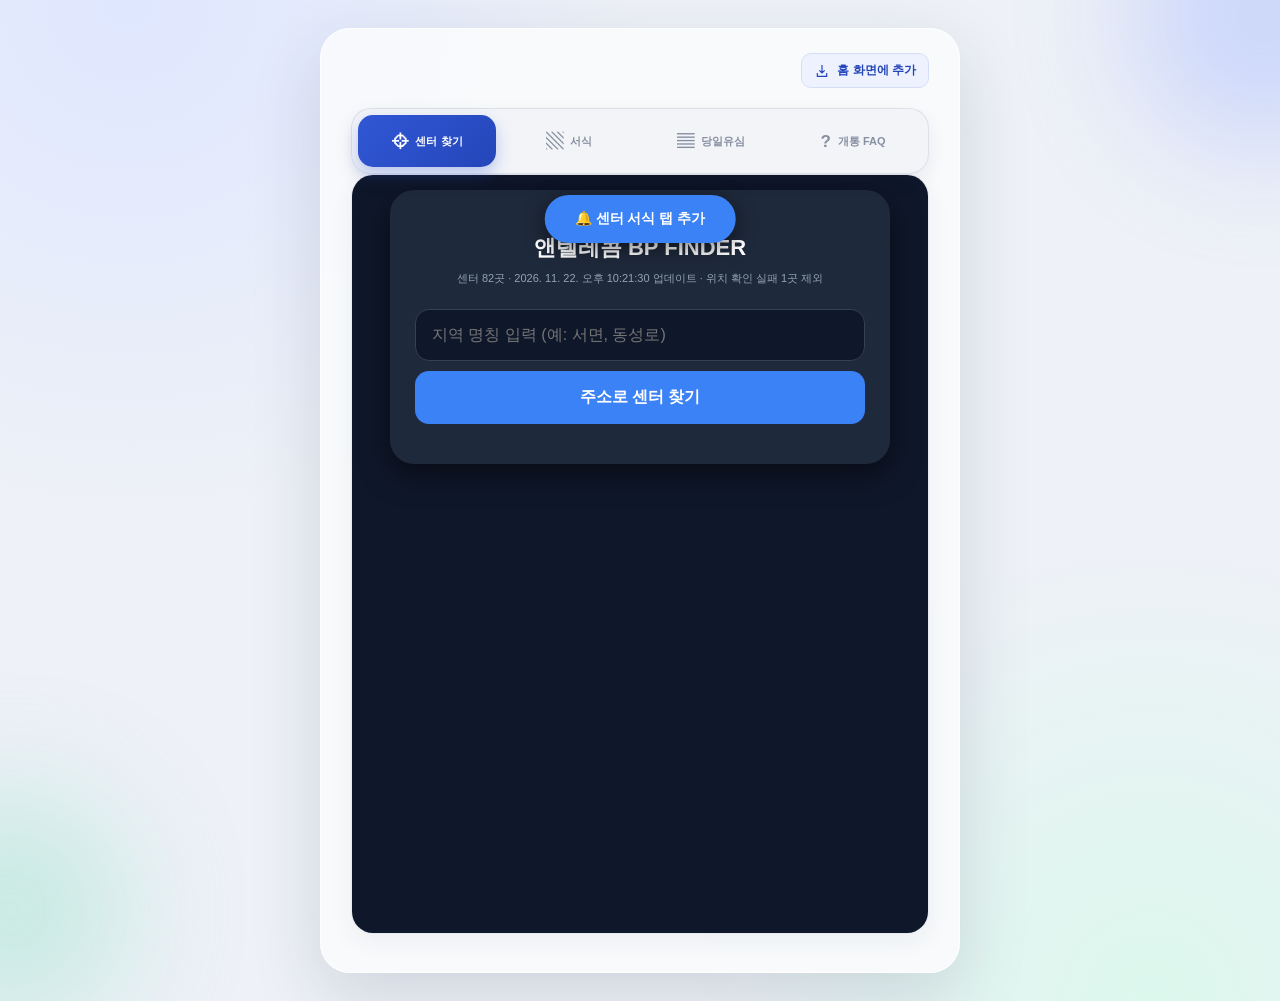
==== commit 72fe6865: "Announce center forms and retire the September USIM promotion" ====
--- a/index.html
+++ b/index.html
@@ -85,7 +85,7 @@
   <script>
     // Restore deliberate pull-to-refresh, but never reload while editing or a modal is open.
     // Normal launches always start on Center Finder.
-    const VERSION="20261123-03";
+    const VERSION="20261123-04";
     const TOOLS={
       center:{title:"가까운 센터 찾기",eyebrow:"BP FINDER",description:"지역을 입력하면 가까운 공식 센터를 거리순으로 보여드려요.",src:"./tools/center/index.html"},
       forms:{title:"센터 서식 다운로드",src:"./tools/forms/index.html"},
